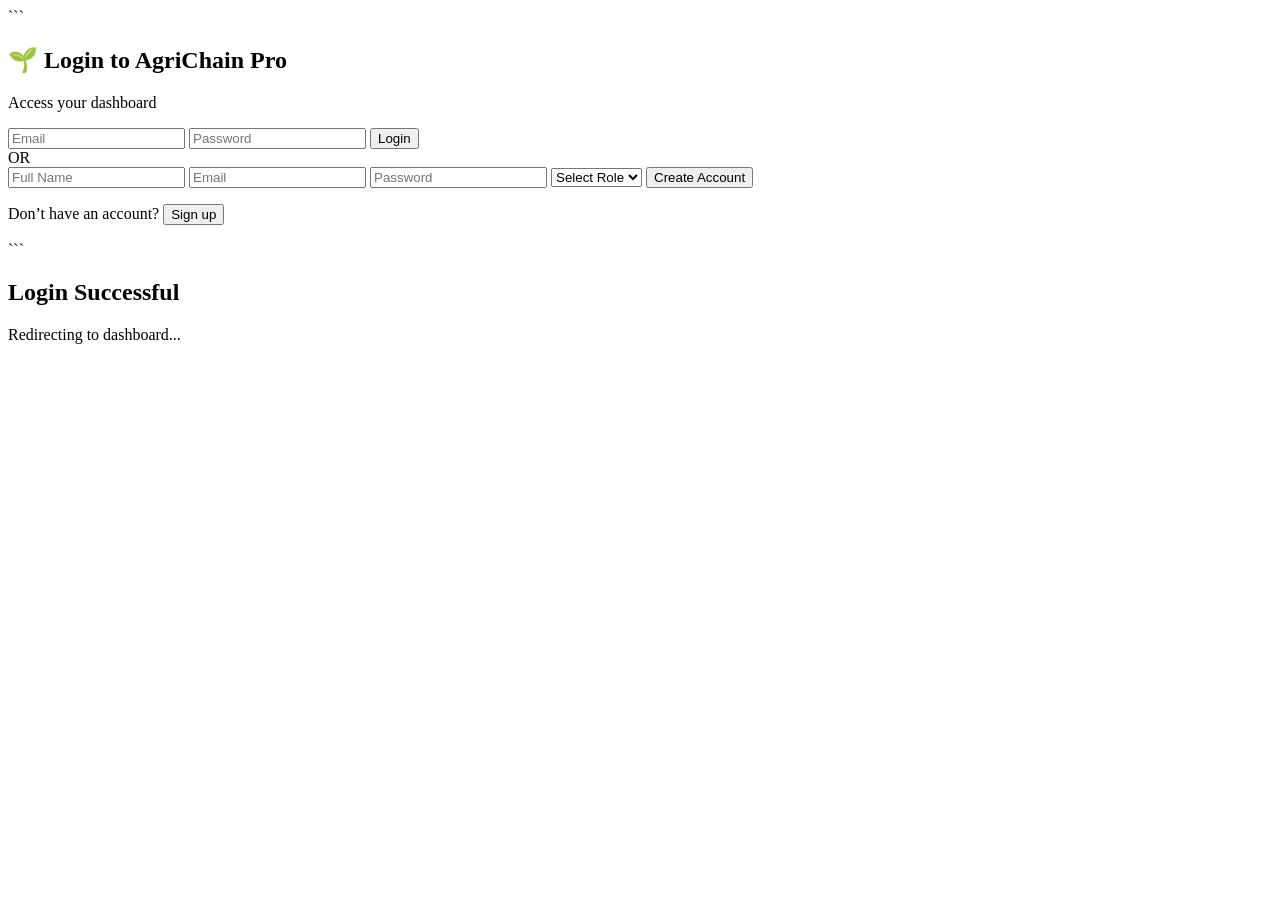
==== frontend/auth.html @ c52b05d6 "first commit" ====
<!DOCTYPE html>

<html lang="en">
<head>
  <meta charset="UTF-8" />
  <title>AgriChain Pro | Login</title>
  <meta name="viewport" content="width=device-width, initial-scale=1.0"/>

  <link rel="stylesheet" href="/style.css" />
  <script src="https://accounts.google.com/gsi/client" async defer></script>
  <link href="https://fonts.googleapis.com/css2?family=Inter:wght@300;400;600;700&display=swap" rel="stylesheet">
</head>

<body class="auth-page">
 <div class="page">
  <div class="particles"></div>
<div class="auth-container">

  <div class="auth-card motion-in">

```
<h2 id="authTitle">🌱 Login to AgriChain Pro</h2>
<p class="sub" id="authSub">Access your dashboard</p>

<!-- LOGIN FORM -->
<form id="loginForm" class="auth-form">
  <input type="email" id="loginEmail" placeholder="Email" required />
<input type="password" id="loginPassword" placeholder="Password" required />
  <button type="submit" class="start-btn full">Login</button>
  <div class="divider">OR</div>

  <div id="g_id_onload"
    data-client_id="973035555918-s5k823e130l5n54c3u2r7tf3aag8d1vq.apps.googleusercontent.com"
    data-callback="handleCredentialResponse"
    data-auto_prompt="false">
  </div>

  <div class="g_id_signin"
    data-type="standard"
    data-size="large"
    data-theme="outline"
    data-text="continue_with"
    data-shape="pill"
    data-logo_alignment="left">
  </div>
</form>

<!-- SIGNUP FORM -->
<form id="signupForm" class="auth-form hidden">
<input type="text" name="name" placeholder="Full Name" required />
<input type="email" name="email" placeholder="Email" required />
<input type="password" name="password" placeholder="Password" required />

<select name="role" required>
  <option value="">Select Role</option>
  <option>Farmer</option>
  <option>Transporter</option>
  <option>Vendor</option>
</select>
  <button type="submit" class="start-btn full">Create Account</button>
</form>

<p class="toggle-text">
  <span id="toggleText">Don’t have an account?</span>
  <button type="button" class="link-btn" onclick="toggleAuth()">Sign up</button>
</p>
```

  </div>

</div>
<!-- ================= SUCCESS OVERLAY ================= -->
<div id="successOverlay" class="success-overlay hidden">
  <div class="success-box">
    <div class="checkmark"></div>
    <h2>Login Successful</h2>
    <p>Redirecting to dashboard...</p>
  </div>
</div>

<!-- ================= LOADER ================= -->
<div id="redirectLoader" class="redirect-loader hidden">
  <div class="spinner"></div>
</div>
<script src="/script.js"></script>
</div>
</body>
</html>
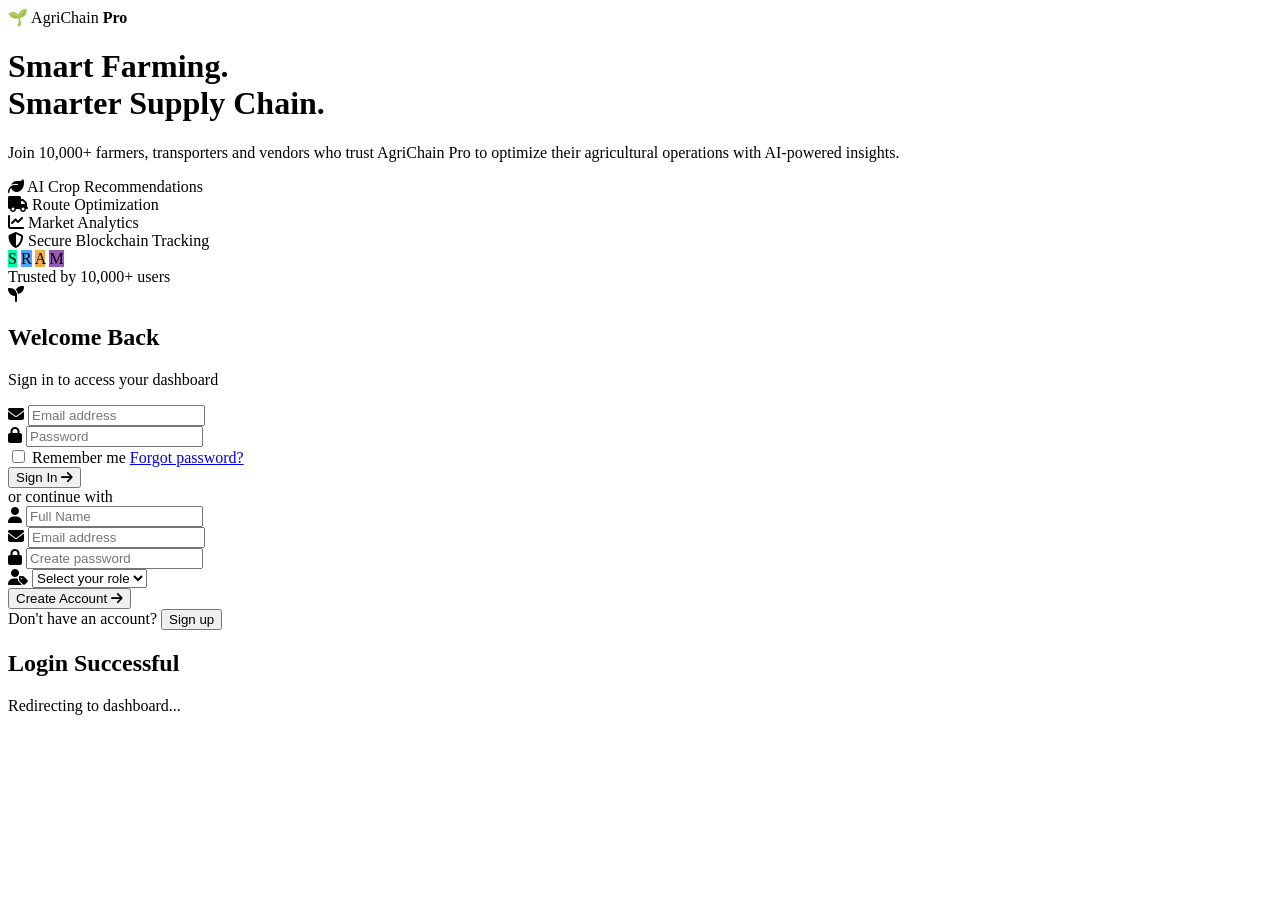
==== commit 0eeb6556: "Updated UI and authentication system" ====
--- a/frontend/auth.html
+++ b/frontend/auth.html
@@ -1,88 +1,150 @@
 <!DOCTYPE html>
-
 <html lang="en">
 <head>
   <meta charset="UTF-8" />
   <title>AgriChain Pro | Login</title>
   <meta name="viewport" content="width=device-width, initial-scale=1.0"/>
+  <meta name="description" content="Login or sign up to AgriChain Pro — AI-powered agricultural supply chain platform."/>
+  <link rel="stylesheet" href="/style.css" />
+  <link href="https://fonts.googleapis.com/css2?family=Inter:wght@300;400;500;600;700;800&display=swap" rel="stylesheet">
+  <link rel="stylesheet" href="https://cdnjs.cloudflare.com/ajax/libs/font-awesome/6.5.1/css/all.min.css">
+  <script src="https://accounts.google.com/gsi/client" async defer></script>
+</head>
+<body class="auth-page">
+  <div class="particles"></div>
 
-  <link rel="stylesheet" href="/style.css" />
-  <script src="https://accounts.google.com/gsi/client" async defer></script>
-  <link href="https://fonts.googleapis.com/css2?family=Inter:wght@300;400;600;700&display=swap" rel="stylesheet">
-</head>
+  <!-- SPLIT LAYOUT -->
+  <div class="auth-split">
 
-<body class="auth-page">
- <div class="page">
-  <div class="particles"></div>
-<div class="auth-container">
+    <!-- LEFT BRANDING PANEL -->
+    <div class="auth-brand">
+      <div class="auth-brand-inner">
+        <div class="auth-brand-logo">🌱 AgriChain <b>Pro</b></div>
+        <h1 class="auth-brand-title">Smart Farming.<br>Smarter Supply Chain.</h1>
+        <p class="auth-brand-desc">Join 10,000+ farmers, transporters and vendors who trust AgriChain Pro to optimize their agricultural operations with AI-powered insights.</p>
+        <div class="auth-brand-features">
+          <div class="auth-feature"><i class="fas fa-leaf"></i> AI Crop Recommendations</div>
+          <div class="auth-feature"><i class="fas fa-truck"></i> Route Optimization</div>
+          <div class="auth-feature"><i class="fas fa-chart-line"></i> Market Analytics</div>
+          <div class="auth-feature"><i class="fas fa-shield-alt"></i> Secure Blockchain Tracking</div>
+        </div>
+        <div class="auth-brand-trust">
+          <div class="trust-avatars">
+            <span class="trust-av" style="background:#00ffaa;">S</span>
+            <span class="trust-av" style="background:#4da3ff;">R</span>
+            <span class="trust-av" style="background:#f0ad4e;">A</span>
+            <span class="trust-av" style="background:#9b59b6;">M</span>
+          </div>
+          <span class="trust-label">Trusted by 10,000+ users</span>
+        </div>
+      </div>
+      <div class="auth-brand-glow"></div>
+    </div>
 
-  <div class="auth-card motion-in">
+    <!-- RIGHT FORM PANEL -->
+    <div class="auth-form-panel">
+      <div class="auth-card-pro" id="authCard">
 
-```
-<h2 id="authTitle">🌱 Login to AgriChain Pro</h2>
-<p class="sub" id="authSub">Access your dashboard</p>
+        <!-- HEADER -->
+        <div class="auth-header">
+          <div class="auth-icon-wrap"><i class="fas fa-seedling"></i></div>
+          <h2 id="authTitle">Welcome Back</h2>
+          <p id="authSub">Sign in to access your dashboard</p>
+        </div>
 
-<!-- LOGIN FORM -->
-<form id="loginForm" class="auth-form">
-  <input type="email" id="loginEmail" placeholder="Email" required />
-<input type="password" id="loginPassword" placeholder="Password" required />
-  <button type="submit" class="start-btn full">Login</button>
-  <div class="divider">OR</div>
+        <!-- LOGIN FORM -->
+        <form id="loginForm" class="auth-form-pro">
+          <div class="input-group">
+            <i class="fas fa-envelope"></i>
+            <input type="email" id="loginEmail" placeholder="Email address" required />
+          </div>
+          <div class="input-group">
+            <i class="fas fa-lock"></i>
+            <input type="password" id="loginPassword" placeholder="Password" required />
+          </div>
+          <div class="auth-options">
+            <label class="remember-me">
+              <input type="checkbox" /> <span>Remember me</span>
+            </label>
+            <a href="#" class="forgot-link">Forgot password?</a>
+          </div>
+          <button type="submit" class="auth-submit-btn">
+            <span>Sign In</span>
+            <i class="fas fa-arrow-right"></i>
+          </button>
 
-  <div id="g_id_onload"
-    data-client_id="973035555918-s5k823e130l5n54c3u2r7tf3aag8d1vq.apps.googleusercontent.com"
-    data-callback="handleCredentialResponse"
-    data-auto_prompt="false">
-  </div>
+          <div class="auth-divider"><span>or continue with</span></div>
 
-  <div class="g_id_signin"
-    data-type="standard"
-    data-size="large"
-    data-theme="outline"
-    data-text="continue_with"
-    data-shape="pill"
-    data-logo_alignment="left">
-  </div>
-</form>
+          <div class="social-login-row">
+            <div id="g_id_onload"
+              data-client_id="973035555918-s5k823e130l5n54c3u2r7tf3aag8d1vq.apps.googleusercontent.com"
+              data-callback="handleCredentialResponse"
+              data-auto_prompt="false"></div>
+            <div class="g_id_signin"
+              data-type="standard"
+              data-size="large"
+              data-theme="outline"
+              data-text="continue_with"
+              data-shape="pill"
+              data-logo_alignment="left"
+              data-width="360"></div>
+          </div>
+        </form>
 
-<!-- SIGNUP FORM -->
-<form id="signupForm" class="auth-form hidden">
-<input type="text" name="name" placeholder="Full Name" required />
-<input type="email" name="email" placeholder="Email" required />
-<input type="password" name="password" placeholder="Password" required />
+        <!-- SIGNUP FORM -->
+        <form id="signupForm" class="auth-form-pro hidden">
+          <div class="input-group">
+            <i class="fas fa-user"></i>
+            <input type="text" name="name" placeholder="Full Name" required />
+          </div>
+          <div class="input-group">
+            <i class="fas fa-envelope"></i>
+            <input type="email" name="email" placeholder="Email address" required />
+          </div>
+          <div class="input-group">
+            <i class="fas fa-lock"></i>
+            <input type="password" name="password" placeholder="Create password" required />
+          </div>
+          <div class="input-group">
+            <i class="fas fa-user-tag"></i>
+            <select name="role" required>
+              <option value="" disabled selected>Select your role</option>
+              <option value="Farmer">🚜 Farmer</option>
+              <option value="Transporter">🚚 Transporter</option>
+              <option value="Vendor">🏪 Vendor</option>
+            </select>
+          </div>
+          <button type="submit" class="auth-submit-btn">
+            <span>Create Account</span>
+            <i class="fas fa-arrow-right"></i>
+          </button>
+        </form>
 
-<select name="role" required>
-  <option value="">Select Role</option>
-  <option>Farmer</option>
-  <option>Transporter</option>
-  <option>Vendor</option>
-</select>
-  <button type="submit" class="start-btn full">Create Account</button>
-</form>
+        <!-- TOGGLE -->
+        <div class="auth-toggle">
+          <span id="toggleText">Don't have an account?</span>
+          <button type="button" class="auth-toggle-btn" onclick="toggleAuth()">Sign up</button>
+        </div>
 
-<p class="toggle-text">
-  <span id="toggleText">Don’t have an account?</span>
-  <button type="button" class="link-btn" onclick="toggleAuth()">Sign up</button>
-</p>
-```
+      </div>
+    </div>
 
   </div>
 
-</div>
-<!-- ================= SUCCESS OVERLAY ================= -->
-<div id="successOverlay" class="success-overlay hidden">
-  <div class="success-box">
-    <div class="checkmark"></div>
-    <h2>Login Successful</h2>
-    <p>Redirecting to dashboard...</p>
+  <!-- SUCCESS OVERLAY -->
+  <div id="successOverlay" class="success-overlay hidden">
+    <div class="success-box">
+      <div class="checkmark"></div>
+      <h2>Login Successful</h2>
+      <p>Redirecting to dashboard...</p>
+    </div>
   </div>
-</div>
 
-<!-- ================= LOADER ================= -->
-<div id="redirectLoader" class="redirect-loader hidden">
-  <div class="spinner"></div>
-</div>
-<script src="/script.js"></script>
-</div>
+  <!-- LOADER -->
+  <div id="redirectLoader" class="redirect-loader hidden">
+    <div class="spinner"></div>
+  </div>
+
+  <script src="/script.js"></script>
 </body>
 </html>
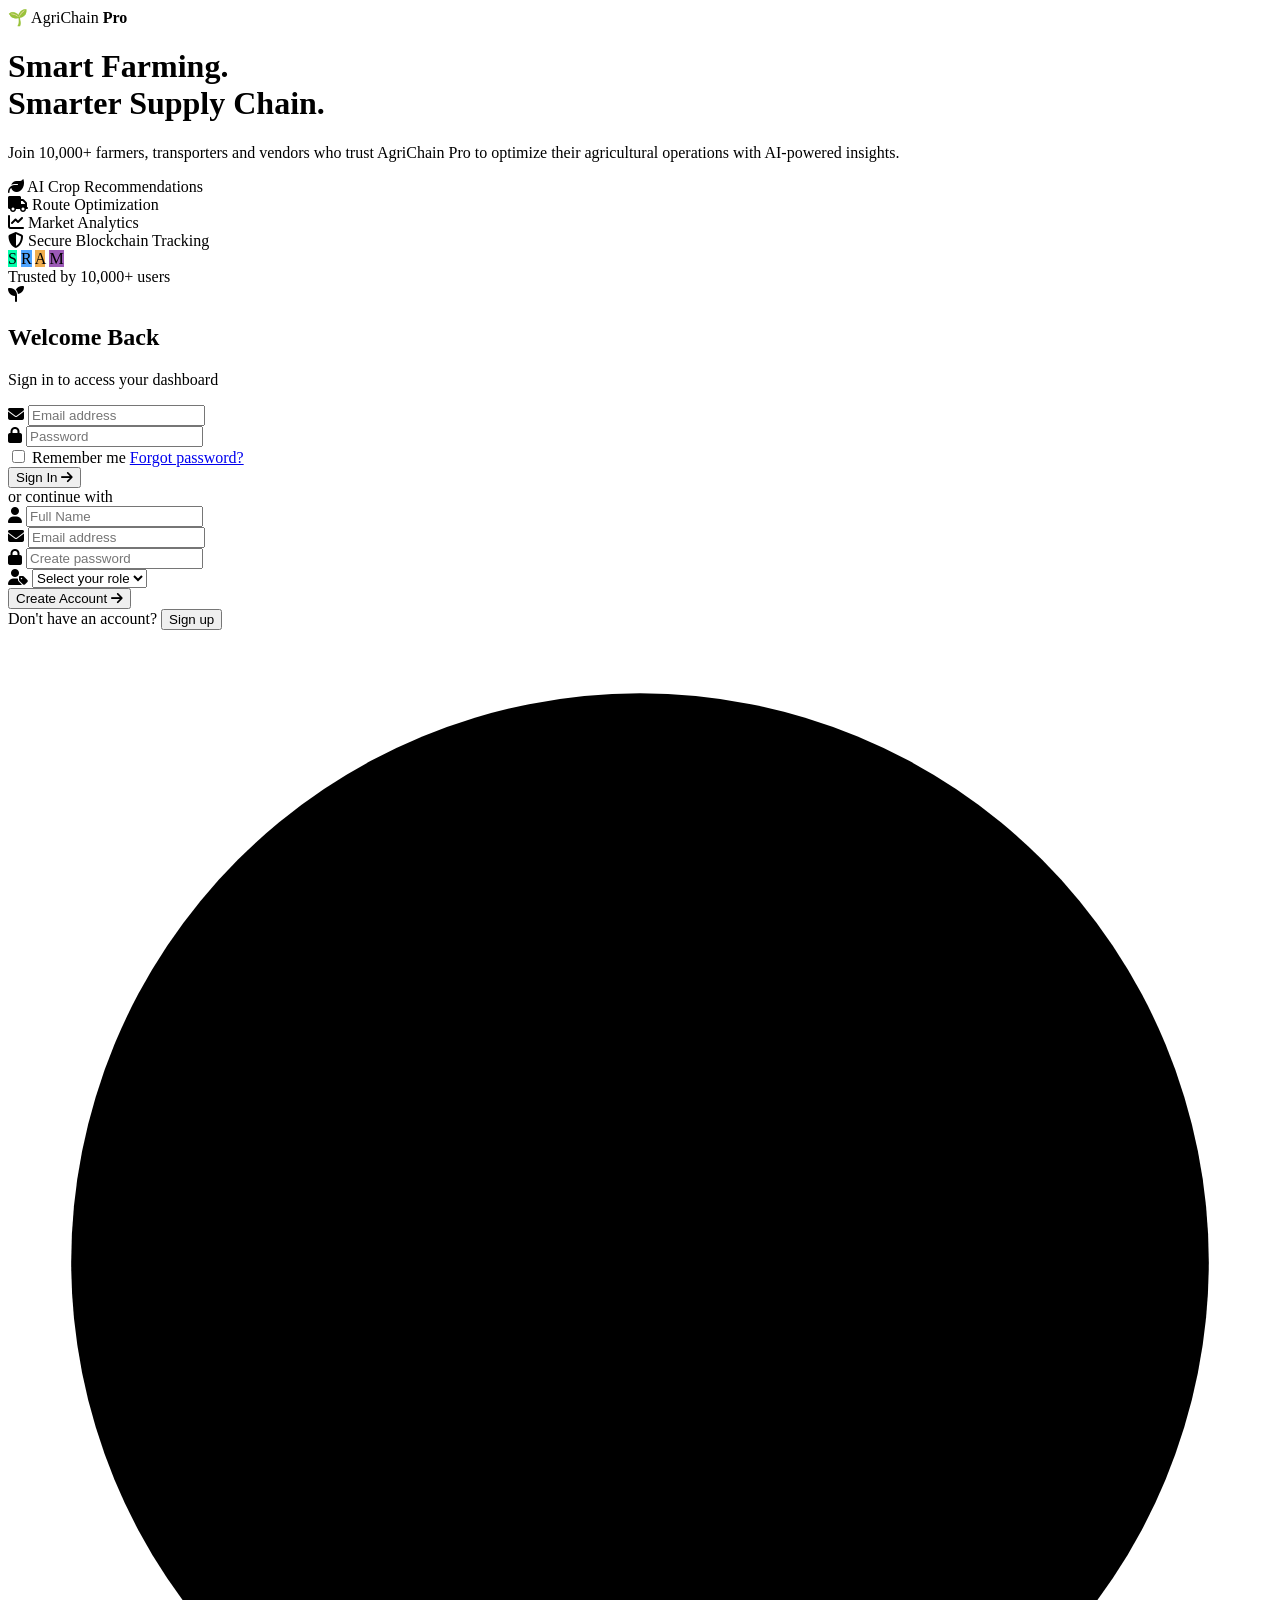
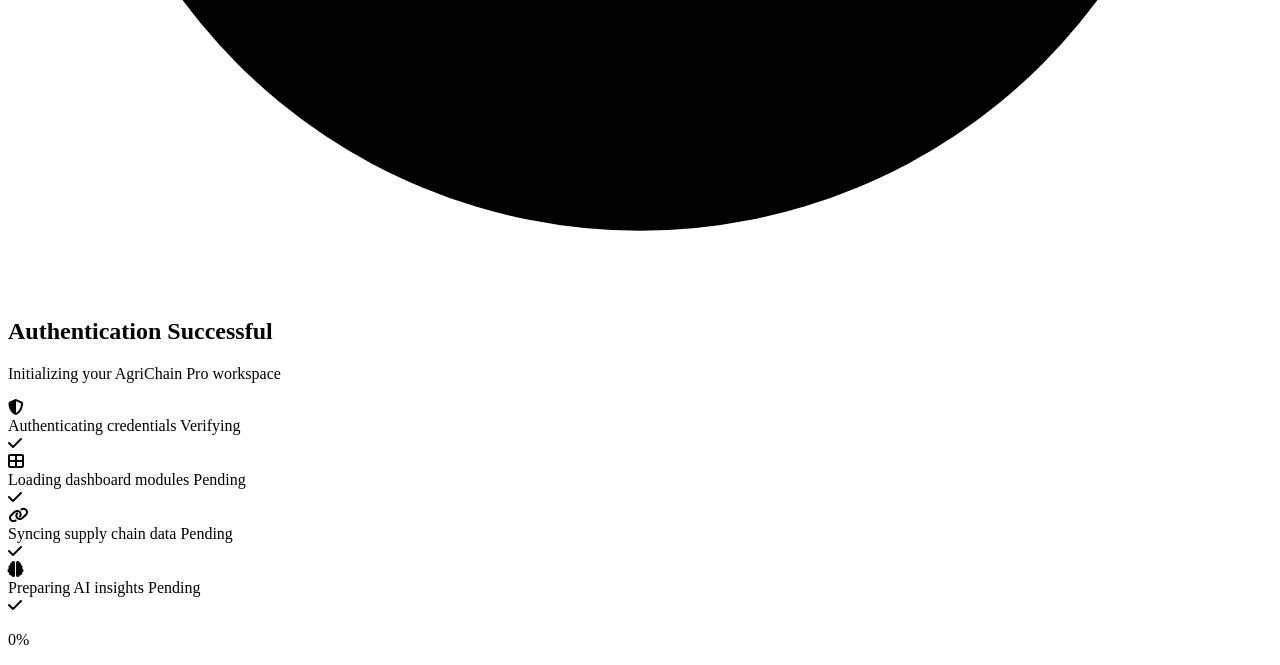
==== commit 0772cbdc: "Updated AgriChain Pro UI and features" ====
--- a/frontend/auth.html
+++ b/frontend/auth.html
@@ -131,19 +131,70 @@
 
   </div>
 
-  <!-- SUCCESS OVERLAY -->
-  <div id="successOverlay" class="success-overlay hidden">
-    <div class="success-box">
-      <div class="checkmark"></div>
-      <h2>Login Successful</h2>
-      <p>Redirecting to dashboard...</p>
+  <!-- ================= PROFESSIONAL LOGIN LOADER ================= -->
+  <div id="successOverlay" class="login-loader-overlay hidden">
+    <div class="login-loader-particles"></div>
+    <div class="login-loader-container">
+
+      <!-- Animated Logo -->
+      <div class="login-loader-logo">
+        <div class="login-loader-icon">
+          <svg viewBox="0 0 80 80" class="login-check-svg">
+            <circle class="login-check-circle" cx="40" cy="40" r="36" />
+            <path class="login-check-path" d="M24 42 L34 52 L56 30" />
+          </svg>
+        </div>
+        <h2 class="login-loader-title">Authentication Successful</h2>
+        <p class="login-loader-sub">Initializing your AgriChain Pro workspace</p>
+      </div>
+
+      <!-- Progress Steps -->
+      <div class="login-loader-steps">
+        <div class="login-step" data-step="1">
+          <div class="login-step-icon"><i class="fas fa-shield-alt"></i></div>
+          <div class="login-step-info">
+            <span class="login-step-label">Authenticating credentials</span>
+            <span class="login-step-status">Verifying</span>
+          </div>
+          <div class="login-step-check"><i class="fas fa-check"></i></div>
+        </div>
+        <div class="login-step" data-step="2">
+          <div class="login-step-icon"><i class="fas fa-th-large"></i></div>
+          <div class="login-step-info">
+            <span class="login-step-label">Loading dashboard modules</span>
+            <span class="login-step-status">Pending</span>
+          </div>
+          <div class="login-step-check"><i class="fas fa-check"></i></div>
+        </div>
+        <div class="login-step" data-step="3">
+          <div class="login-step-icon"><i class="fas fa-link"></i></div>
+          <div class="login-step-info">
+            <span class="login-step-label">Syncing supply chain data</span>
+            <span class="login-step-status">Pending</span>
+          </div>
+          <div class="login-step-check"><i class="fas fa-check"></i></div>
+        </div>
+        <div class="login-step" data-step="4">
+          <div class="login-step-icon"><i class="fas fa-brain"></i></div>
+          <div class="login-step-info">
+            <span class="login-step-label">Preparing AI insights</span>
+            <span class="login-step-status">Pending</span>
+          </div>
+          <div class="login-step-check"><i class="fas fa-check"></i></div>
+        </div>
+      </div>
+
+      <!-- Progress Bar -->
+      <div class="login-loader-progress">
+        <div class="login-loader-progress-bar" id="loginProgressBar"></div>
+      </div>
+      <p class="login-loader-percent" id="loginPercent">0%</p>
+
     </div>
   </div>
 
-  <!-- LOADER -->
-  <div id="redirectLoader" class="redirect-loader hidden">
-    <div class="spinner"></div>
-  </div>
+  <!-- Redirect Loader (kept as fallback) -->
+  <div id="redirectLoader" class="redirect-loader hidden"></div>
 
   <script src="/script.js"></script>
 </body>
